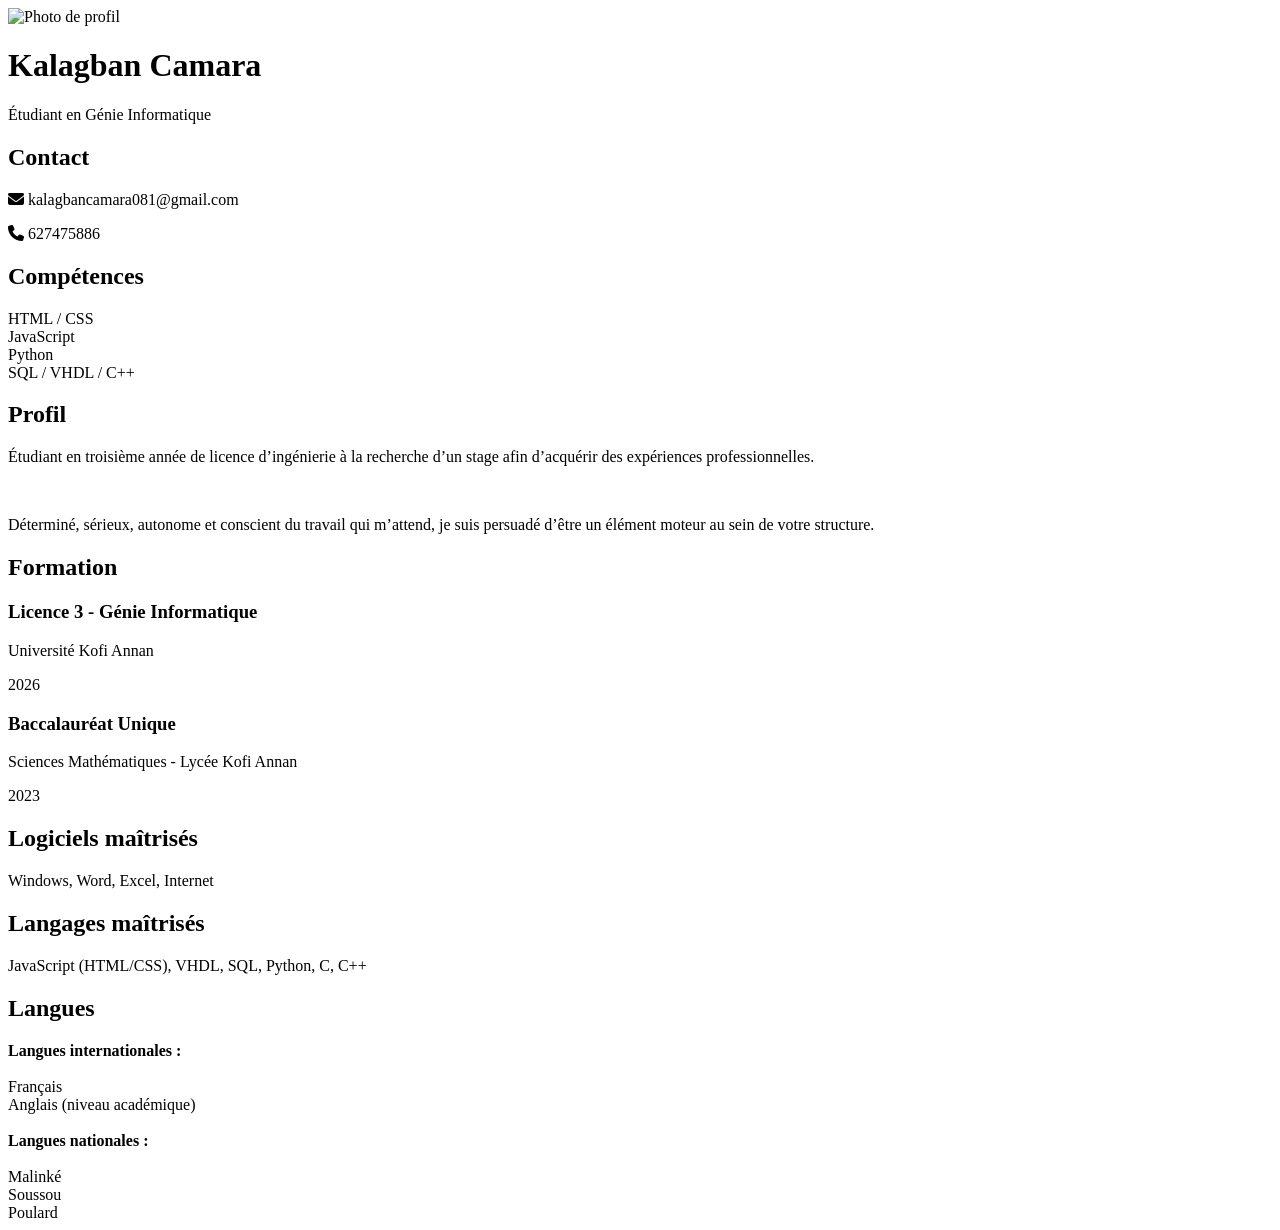
==== index.html @ 3348104d "Add initial CV layout in index.html" ====
<!DOCTYPE html>
<html lang="fr">

<head>
    <meta charset="UTF-8">
    <meta name="viewport" content="width=device-width, initial-scale=1.0">
    <title>CV - Kalagban Camara</title>

    <link rel="stylesheet" href="style.css">

    <!-- Font Awesome -->
    <link rel="stylesheet"
        href="https://cdnjs.cloudflare.com/ajax/libs/font-awesome/6.5.1/css/all.min.css">
</head>

<body>

    <!-- Background animé -->
    <div class="background"></div>

    <div class="container">

        <!-- LEFT -->
        <div class="left-side">

            <div class="profile-card">

                <img src="IMG_1377.png.jpeg" alt="Photo de profil">

                <h1>Kalagban Camara</h1>

                <p class="job">
                    Étudiant en Génie Informatique
                </p>

            </div>

            <!-- CONTACT -->
            <div class="card">

                <h2>Contact</h2>

                <p>
                    <i class="fa-solid fa-envelope"></i>
                    kalagbancamara081@gmail.com
                </p>

                <p>
                    <i class="fa-solid fa-phone"></i>
                    627475886
                </p>

            </div>

            <!-- COMPÉTENCES -->
            <div class="card">

                <h2>Compétences</h2>

                <div class="skill">
                    <span>HTML / CSS</span>

                    <div class="bar">
                        <div class="progress html"></div>
                    </div>
                </div>

                <div class="skill">
                    <span>JavaScript</span>

                    <div class="bar">
                        <div class="progress js"></div>
                    </div>
                </div>

                <div class="skill">
                    <span>Python</span>

                    <div class="bar">
                        <div class="progress python"></div>
                    </div>
                </div>

                <div class="skill">
                    <span>SQL / VHDL / C++</span>

                    <div class="bar">
                        <div class="progress sql"></div>
                    </div>
                </div>

            </div>

        </div>

        <!-- RIGHT -->
        <div class="right-side">

            <!-- PROFIL -->
            <section class="section fade">

                <h2>Profil</h2>

                <p>
                    Étudiant en troisième année de licence d’ingénierie
                    à la recherche d’un stage afin d’acquérir des expériences professionnelles.
                </p>

                <br>

                <p>
                    Déterminé, sérieux, autonome et conscient du travail qui m’attend,
                    je suis persuadé d’être un élément moteur au sein de votre structure.
                </p>

            </section>

            <!-- FORMATION -->
            <section class="section fade">

                <h2>Formation</h2>

                <div class="box">

                    <h3>Licence 3 - Génie Informatique</h3>

                    <p>Université Kofi Annan</p>

                    <span>2026</span>

                </div>

                <div class="box">

                    <h3>Baccalauréat Unique</h3>

                    <p>Sciences Mathématiques - Lycée Kofi Annan</p>

                    <span>2023</span>

                </div>

            </section>

            <!-- LOGICIELS -->
            <section class="section fade">

                <h2>Logiciels maîtrisés</h2>

                <div class="box">
                    Windows, Word, Excel, Internet
                </div>

            </section>

            <!-- LANGAGES -->
            <section class="section fade">

                <h2>Langages maîtrisés</h2>

                <div class="box">
                    JavaScript (HTML/CSS), VHDL, SQL,
                    Python, C, C++
                </div>

            </section>

            <!-- LANGUES -->
            <section class="section fade">

                <h2>Langues</h2>

                <div class="box">

                    <strong>Langues internationales :</strong>

                    <br><br>

                    Français <br>
                    Anglais (niveau académique)

                    <br><br>

                    <strong>Langues nationales :</strong>

                    <br><br>

                    Malinké <br>
                    Soussou <br>
                    Poulard

                </div>

            </section>

        </div>

    </div>

    <script src="script.js"></script>

</body>

</html>
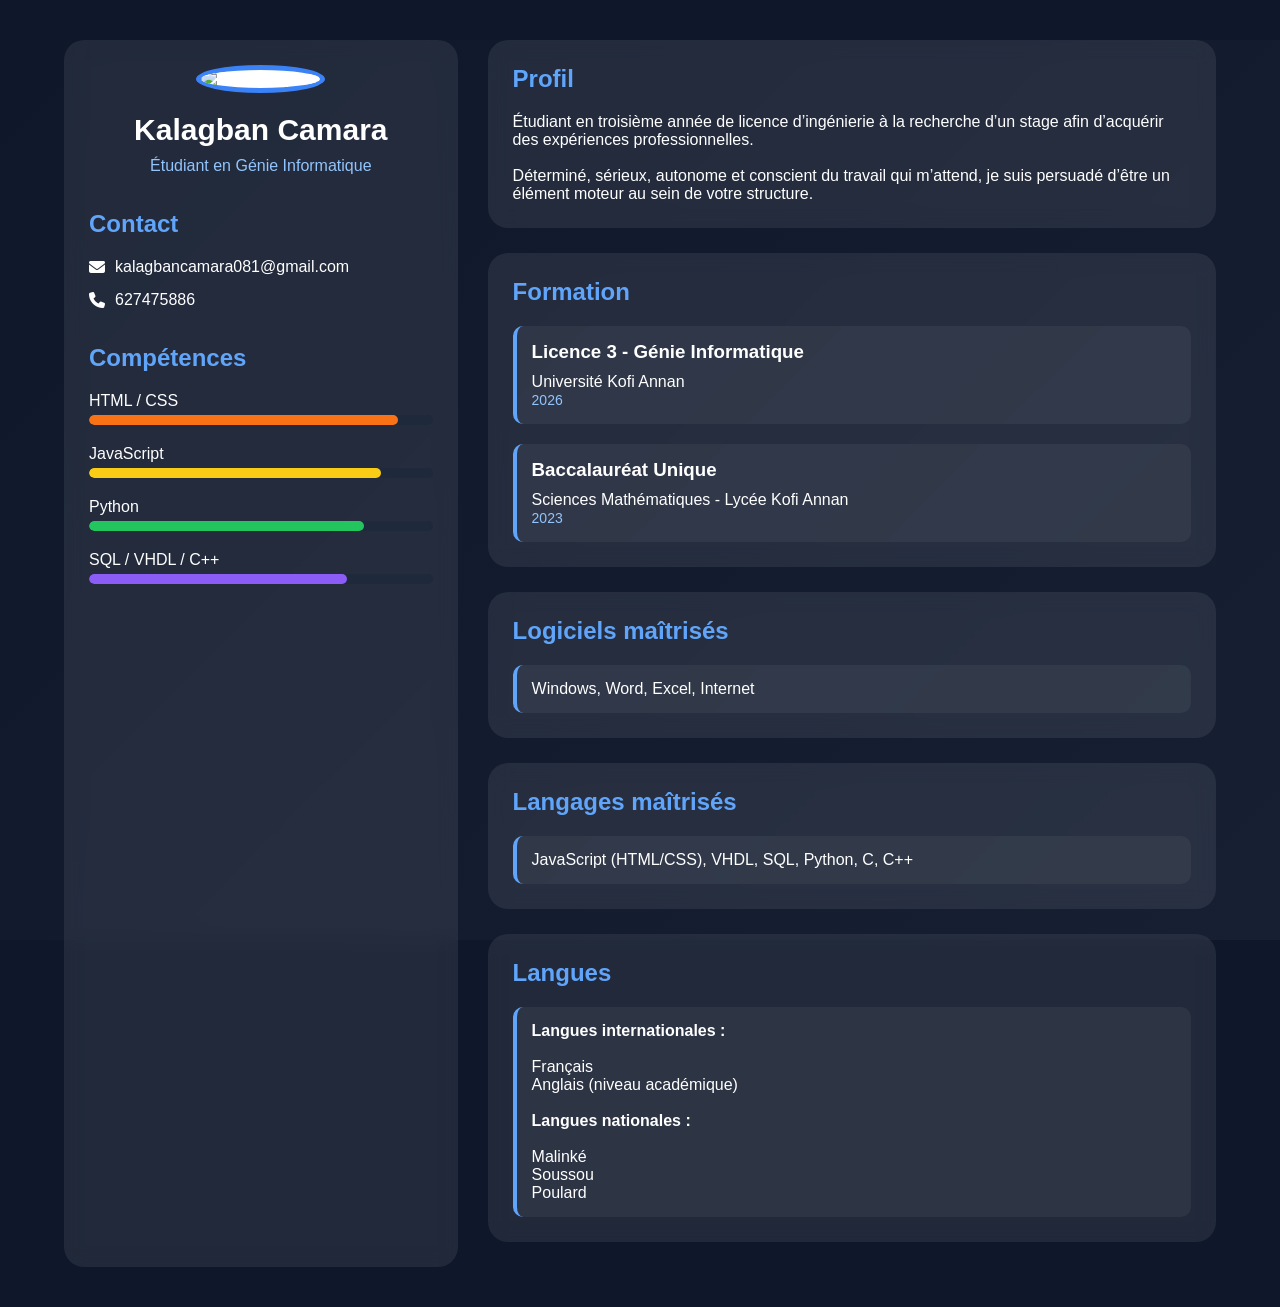
==== commit 31e05a57: "Update index.html" ====
--- a/index.html
+++ b/index.html
@@ -25,7 +25,7 @@
 
             <div class="profile-card">
 
-                <img src="IMG_1377.png.jpeg" alt="Photo de profil">
+                <img src="photo.jpeg" alt="Photo de profil">
 
                 <h1>Kalagban Camara</h1>
 
--- a/style.css
+++ b/style.css
@@ -0,0 +1,237 @@
+*{
+    margin:0;
+    padding:0;
+    box-sizing:border-box;
+    font-family:Arial, Helvetica, sans-serif;
+}
+
+body{
+    background:#0f172a;
+    color:white;
+    overflow-x:hidden;
+}
+
+/* Background animé */
+
+.background{
+    position:fixed;
+    width:100%;
+    height:100%;
+    background:linear-gradient(
+        135deg,
+        #0f172a,
+        #1e293b,
+        #2563eb
+    );
+
+    background-size:400% 400%;
+    animation:bgAnimation 10s infinite alternate;
+    z-index:-1;
+}
+
+@keyframes bgAnimation{
+
+    0%{
+        background-position:left;
+    }
+
+    100%{
+        background-position:right;
+    }
+
+}
+
+/* Container */
+
+.container{
+    width:90%;
+    max-width:1200px;
+    margin:40px auto;
+    display:flex;
+    gap:30px;
+}
+
+/* LEFT SIDE */
+
+.left-side{
+    width:35%;
+    background:rgba(255,255,255,0.08);
+    border-radius:20px;
+    padding:25px;
+    backdrop-filter:blur(10px);
+
+    animation:leftAnimation 1s ease;
+}
+
+@keyframes leftAnimation{
+
+    from{
+        transform:translateX(-100px);
+        opacity:0;
+    }
+
+    to{
+        transform:translateX(0);
+        opacity:1;
+    }
+
+}
+
+.profile-card{
+    text-align:center;
+}
+
+.profile-card img{
+    width:220px;
+    height:220px;
+    border-radius:50%;
+    object-fit:contain;
+    background: white;
+    border:5px solid #3b82f6;
+
+    transition:0.5s;
+}
+
+.profile-card img:hover{
+    transform:scale(1.05);
+}
+
+.profile-card h1{
+    margin-top:20px;
+    font-size:30px;
+}
+
+.job{
+    margin-top:10px;
+    color:#93c5fd;
+}
+
+.card{
+    margin-top:35px;
+}
+
+.card h2{
+    margin-bottom:20px;
+    color:#60a5fa;
+}
+
+.card p{
+    margin-bottom:15px;
+    display:flex;
+    align-items:center;
+    gap:10px;
+}
+
+/* Skills */
+
+.skill{
+    margin-bottom:20px;
+}
+
+.bar{
+    width:100%;
+    height:10px;
+    background:#1e293b;
+    border-radius:20px;
+    overflow:hidden;
+    margin-top:5px;
+}
+
+.progress{
+    height:100%;
+    border-radius:20px;
+}
+
+/* Couleurs skills */
+
+.html{
+    width:90%;
+    background:#f97316;
+}
+
+.js{
+    width:85%;
+    background:#facc15;
+}
+
+.python{
+    width:80%;
+    background:#22c55e;
+}
+
+.sql{
+    width:75%;
+    background:#8b5cf6;
+}
+
+/* RIGHT SIDE */
+
+.right-side{
+    width:65%;
+}
+
+.section{
+    background:rgba(255,255,255,0.08);
+    border-radius:20px;
+    padding:25px;
+    margin-bottom:25px;
+
+    backdrop-filter:blur(10px);
+}
+
+.section h2{
+    margin-bottom:20px;
+    color:#60a5fa;
+}
+
+.box{
+    margin-top:20px;
+    background:rgba(255,255,255,0.05);
+    border-left:4px solid #60a5fa;
+    padding:15px;
+    border-radius:10px;
+
+    transition:0.4s;
+}
+
+.box:hover{
+    transform:translateY(-5px);
+}
+
+.box h3{
+    margin-bottom:10px;
+}
+
+.box span{
+    color:#93c5fd;
+    font-size:14px;
+}
+
+/* Animation scroll */
+
+.fade{
+    opacity:0;
+    transform:translateY(40px);
+
+    transition:1s;
+}
+
+.fade.show{
+    opacity:1;
+    transform:translateY(0);
+}
+
+/* Responsive */
+
+@media(max-width:900px){
+
+    .container{
+        flex-direction:column;
+    }
+
+    .left-side,
+    .right-side{
+        width:100%;
+    }
+
+}
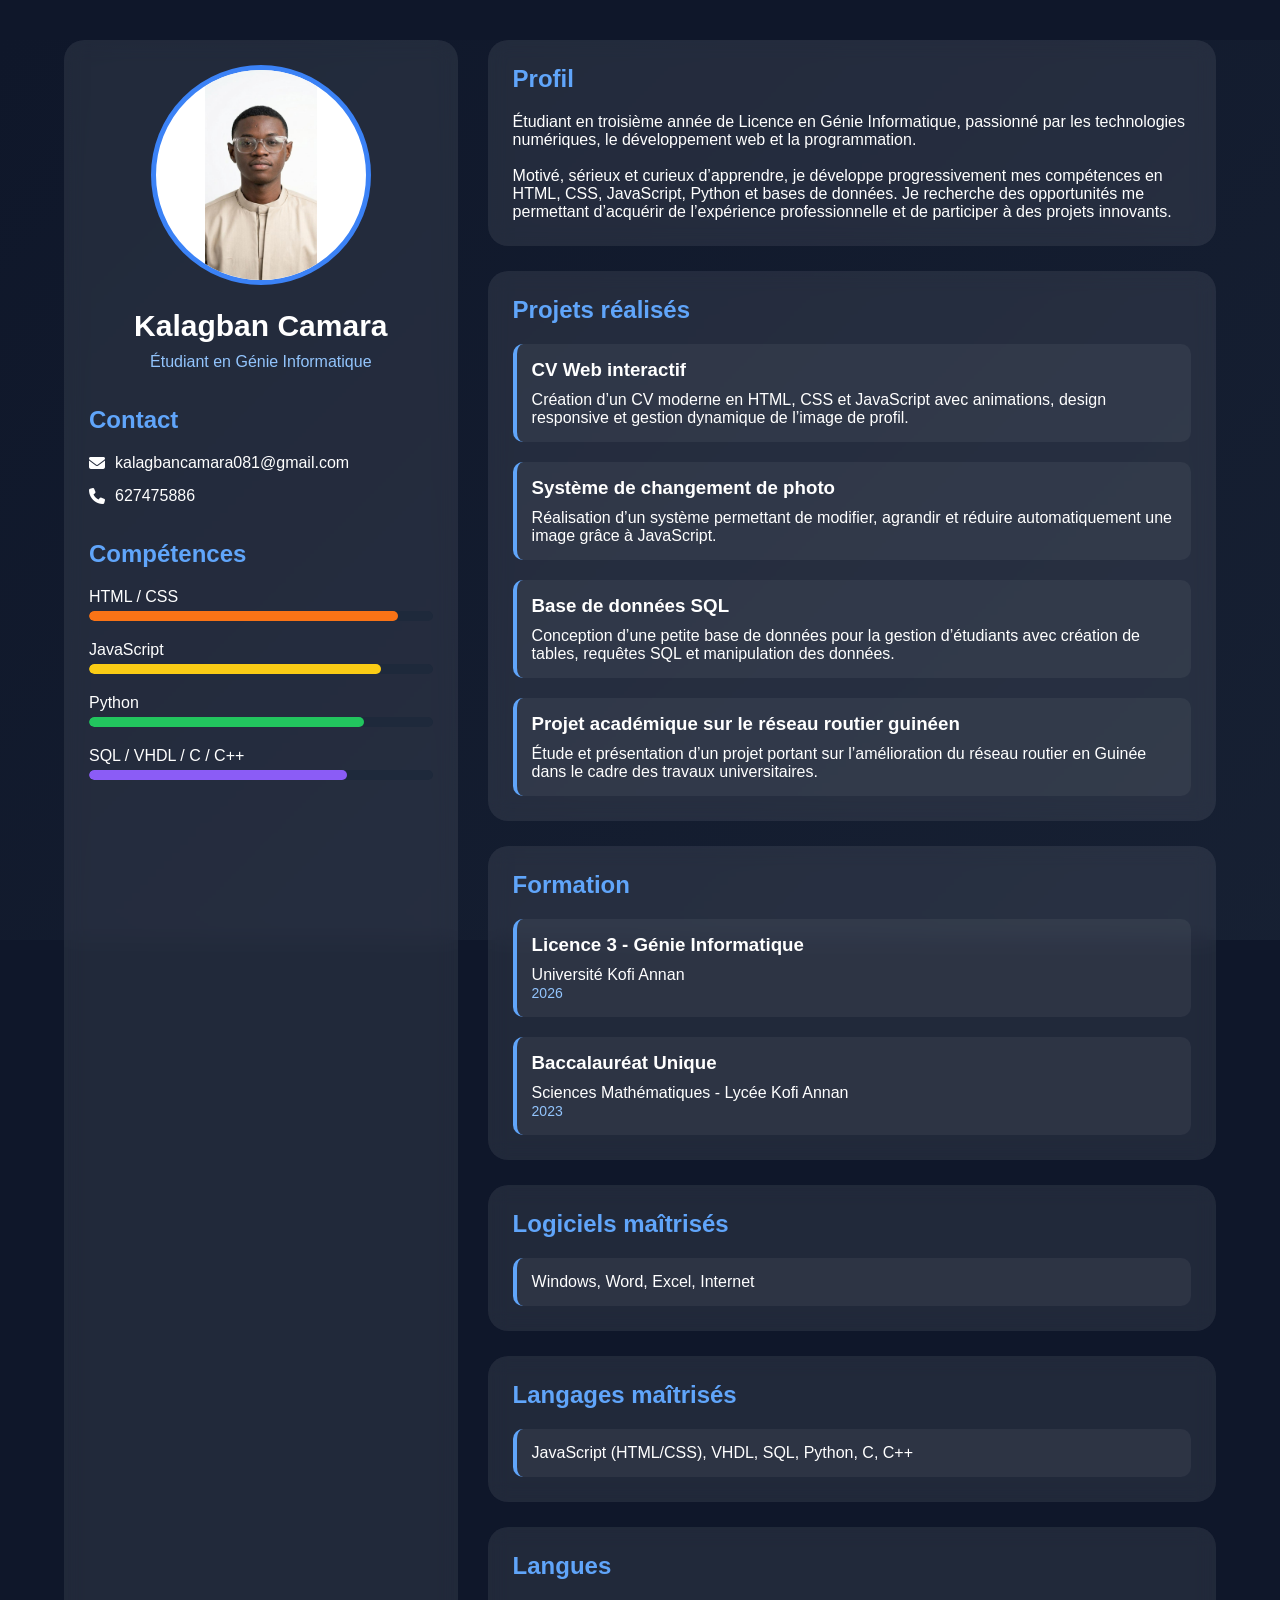
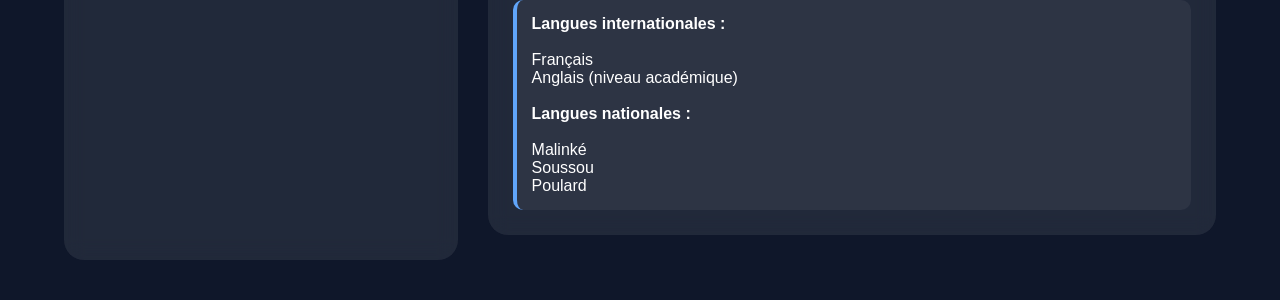
==== commit b405211d: "Revise personal description and add project section Updated personal information and added project d" ====
--- a/index.html
+++ b/index.html
@@ -82,7 +82,7 @@
                 </div>
 
                 <div class="skill">
-                    <span>SQL / VHDL / C++</span>
+                    <span>SQL / VHDL / C / C++</span>
 
                     <div class="bar">
                         <div class="progress sql"></div>
@@ -102,18 +102,76 @@
                 <h2>Profil</h2>
 
                 <p>
-                    Étudiant en troisième année de licence d’ingénierie
-                    à la recherche d’un stage afin d’acquérir des expériences professionnelles.
+                 Étudiant en troisième année de Licence en Génie Informatique,
+                 passionné par les technologies numériques, le développement web
+                 et la programmation.
                 </p>
 
                 <br>
 
                 <p>
-                    Déterminé, sérieux, autonome et conscient du travail qui m’attend,
-                    je suis persuadé d’être un élément moteur au sein de votre structure.
-                </p>
-
-            </section>
+                 Motivé, sérieux et curieux d’apprendre, je développe progressivement
+                 mes compétences en HTML, CSS, JavaScript, Python et bases de données.
+                 Je recherche des opportunités me permettant d’acquérir de l’expérience
+                 professionnelle et de participer à des projets innovants.
+                </p>
+
+            </section>
+            <!-- PROJETS -->
+            <section class="section fade">
+
+    <h2>Projets réalisés</h2>
+
+    <div class="box">
+
+        <h3>CV Web interactif</h3>
+
+        <p>
+            Création d’un CV moderne en HTML, CSS et JavaScript
+            avec animations, design responsive et gestion dynamique
+            de l’image de profil.
+        </p>
+
+     </div>
+
+
+    <div class="box">
+
+        <h3>Système de changement de photo</h3>
+
+        <p>
+            Réalisation d’un système permettant de modifier,
+            agrandir et réduire automatiquement une image
+            grâce à JavaScript.
+        </p>
+
+    </div>
+
+    <div class="box">
+
+        <h3>Base de données SQL</h3>
+
+             <p>
+             Conception d’une petite base de données pour la gestion
+             d’étudiants avec création de tables, requêtes SQL
+             et manipulation des données.
+             </p>
+
+           </div>
+
+           <div class="box">
+
+        <h3>Projet académique sur le réseau routier guinéen</h3>
+
+             <p>
+             Étude et présentation d’un projet portant sur
+             l’amélioration du réseau routier en Guinée
+             dans le cadre des travaux universitaires.
+             </p>
+
+           </div>
+
+             </section>
 
             <!-- FORMATION -->
             <section class="section fade">
